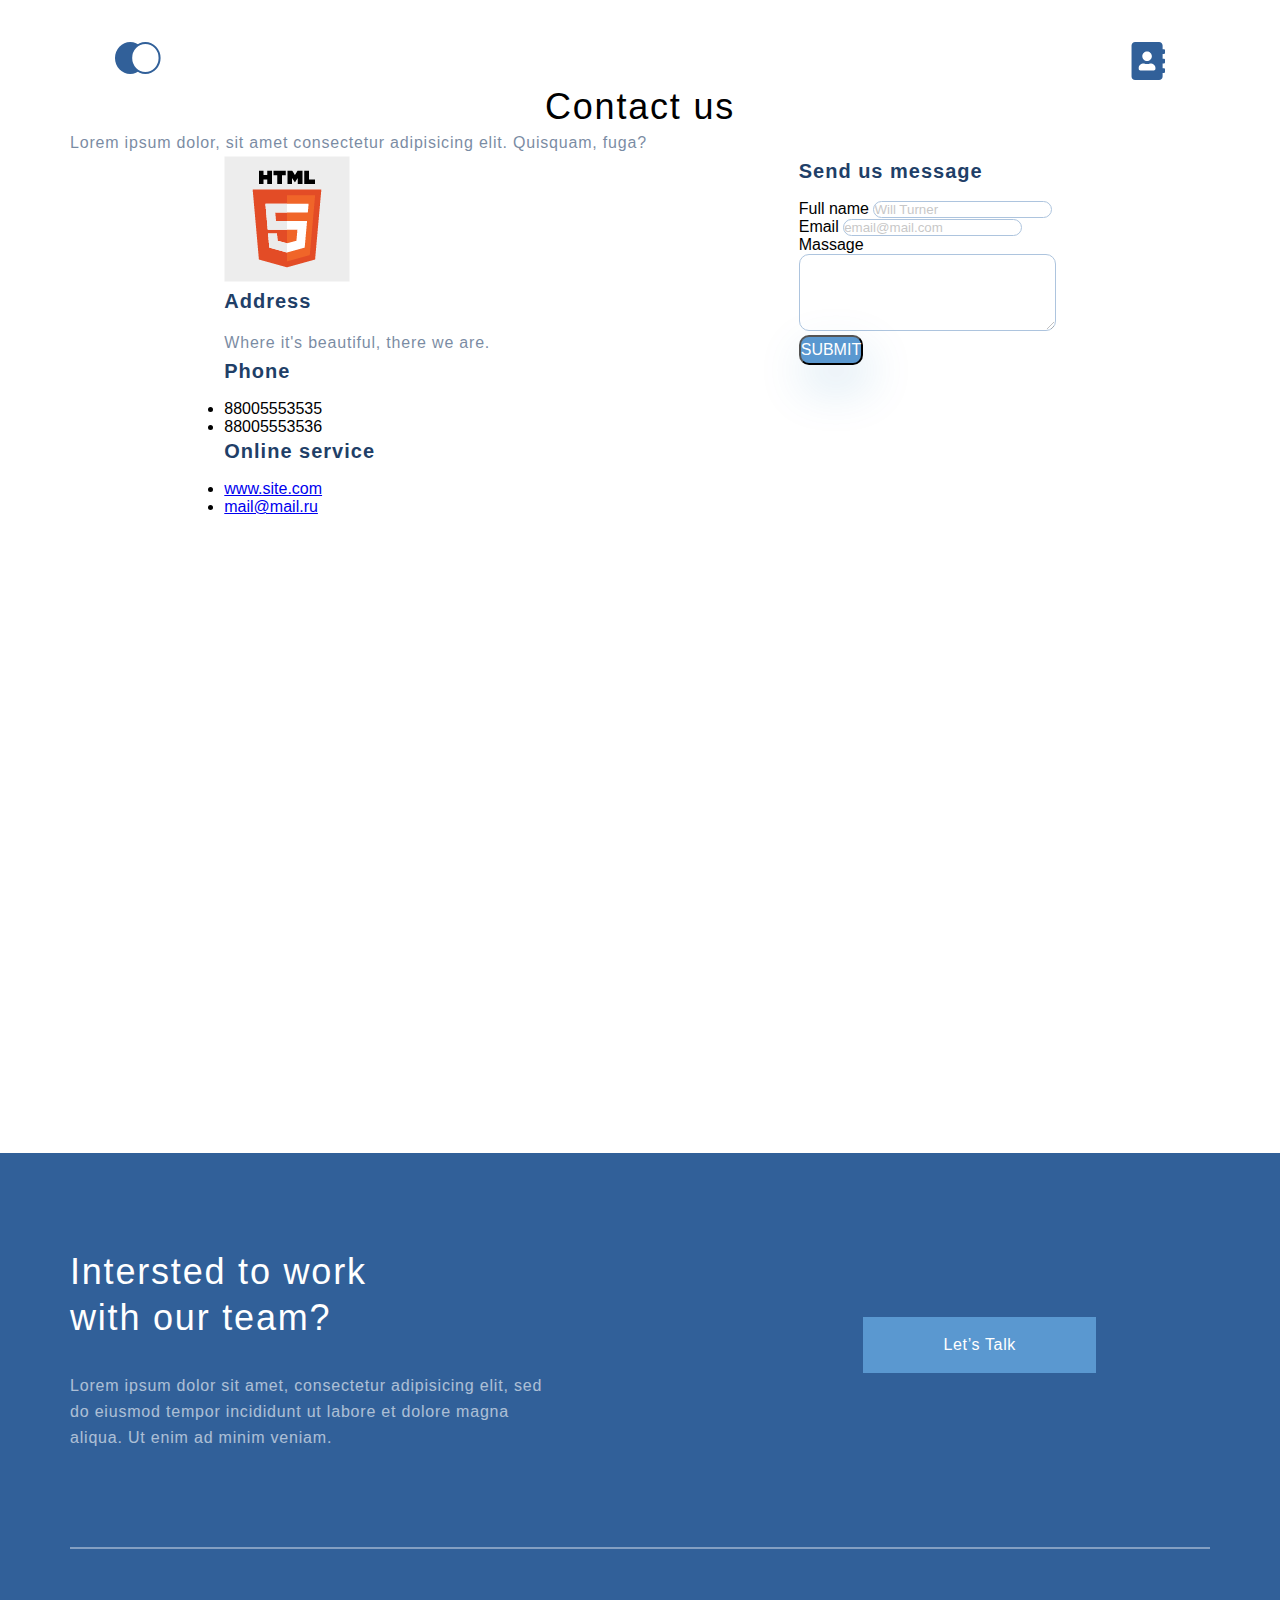
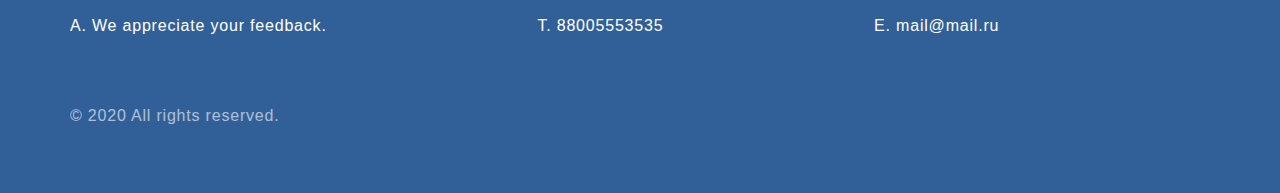
==== lesson_7/contacts.html @ 0b78e7f2 "HTML/CSS. Интерактивный курс" ====
<!DOCTYPE html>
<html lang="en">

<head>
    <meta charset="UTF-8">
    <meta name="viewport" content="width=device-width, initial-scale=1.0">
    <link rel="stylesheet" href="style.css">
    <title>Contacts</title>
</head>

<body>
    <div class="container">
        <ul class="menu">
            <li><a href="ingex.html"><img src="img/main.svg" alt="main"></a></li>
            <li><a href="contacts.html"><img src="img/contacts.svg" alt="contacts"></a></li>
        </ul>
    </div>

    <div class="contacts-header">
        <div class="container">
            <h2 class="heading">Contact us</h2>
            <p class="text">Lorem ipsum dolor, sit amet consectetur adipisicing elit. Quisquam, fuga?</p>
        </div>
    </div>
    <form action="#" class="container main">
        <div class="contacts-info">
            <div class="logo"><img src="img/mark-word-icon.png" alt="photo"></div>
            <div class="address">
                <h4 class="heading-mini">Address</h4>
                <p class="text">Where it's beautiful, there we are.</p>
            </div>
            <div class="phone">
                <h4 class="heading-mini">Phone</h4>
                <ul>
					<li>88005553535</li>
					<li>88005553536</li>
                </ul>
            </div>
            <div class="online_servise">
                <h4 class="heading-mini">Online service</h4>
                <ul>
					<li><a href="index.html">www.site.com</a></li>
					<li><a href="mailto:mail@mail.ru">mail@mail.ru</a></li>
                </ul>
            </div>
        </div>
        <div class="form">
            <h4 class="heading-mini">Send us message</h4>
            <ul class="list">
                <li>Full name <input type="text" class="input" placeholder="Will Turner"></li>
                <li>Email <input type="email" class="input" placeholder="email@mail.com"></li>
                <li>Massage</li>
            </ul>
            <textarea class="input" cols="30" rows="5"></textarea>
            <br>
            <button type="submit" class="button">submit</button>
        </div>
    </form>
	<div class="extra_information container">
		<div class="maps">
            <!--script type="text/javascript" charset="utf-8" async src="https://api-maps.yandex.ru/services/constructor/1.0/js/?um=constructor%3A2ce495ffbf4d324ff360d4290df3c2dcc99b464fed8682c73e99373608fe771c&amp;width=100%25&amp;height=437&amp;lang=ru_RU&amp;scroll=true"></script-->
            <iframe src="https://yandex.ru/map-widget/v1/?um=constructor%3A2ce495ffbf4d324ff360d4290df3c2dcc99b464fed8682c73e99373608fe771c&amp;source=constructor" class="yandex_map"></iframe>
        </div>
	</div>

	<div class="footer">
		<div class="container">
			<div class="footer__top">
				<div class="footer__top__flex">
					<h3 class="heading footer__heading">Intersted to work
						with our team?</h3>
					<a href="#" class="footer__button">Let’s Talk</a>
				</div>
				<p class="text footer__text">Lorem ipsum dolor sit amet, consectetur adipisicing elit, sed do eiusmod tempor incididunt ut labore et dolore magna aliqua. Ut enim ad minim veniam.</p>
			</div>
			<div class="footer__bottom">
				<div class="line">
					<hr>
				</div>
				<ul class="footer__info">
					<li><span>A. </span>We appreciate your feedback.
					</li>
					<li><span>T. </span>88005553535</li>
					<li><span>E. </span>mail@mail.ru</li>
				</ul>
				<div class="footer__copy">
					<p class="text footer__copy__text">&copy; 2020 All rights reserved.</p>
				</div>
			</div>
		</div>
	</div>
</body>
</html>
---- lesson_7/style.css ----
* {
    margin: 0;
    padding: 0;
}

.container { 
    width: 1140px;
    margin: 0 auto;
}

.line {
    width: 100%;
}

.top {
    height: 768px;
    background: linear-gradient(0deg, #EBF3FB 8.84%, rgba(152, 195, 232, 0) 31.12%);
}

.top__info {
    padding-top: 115px;
    flex-grow: 1;
}

.top__box {
    display: flex;
    flex-direction: column;
    height: 100%;
    background-image: url(img/top_back.png);
    background-repeat: no-repeat;
    background-position: right center;
}

.menu {
    display: flex;
    justify-content: space-between;
    list-style-type: none;
    padding-top: 42px;
} 

body {
    font-family: sans-serif;    
}

.heading-main_footer {
    width: 495px;
    font-size: 36px;
}

.paragraph_footer {
    width: 340px;
}

.footer__info {
    display: flex;
    justify-content: space-between;
    padding-top: 64px;
    font-size: 16px;
    line-height: 26px;
    letter-spacing: 0.05em;
    color: #FFFFFF;
    list-style-type: none;
}

.footer__info li {
    flex-grow: 1;
}

.footer p {
    text-align: left;
}

.footer__top {
    text-align: left;
    margin-bottom: 96px;
    margin-top: 96px;
}

.footer__top__flex {
    display: flex;
    justify-content: space-between;
}

.footer {
    background:#316099;
    box-sizing: border-box;
    display: flex;
    flex-direction: column;
}

.footer__button {
    font-size: 16px;
    line-height: 26px;
    text-align: center;
    letter-spacing: 0.04em;
    color: #FFFFFF;
    text-decoration: none;
    display: inline-block;
    background: #5A98D0;
    padding: 15px 80px;
    align-self: flex-end;
    margin-right: 114px;
}

.footer__copy{
    margin-top: 64px;
    margin-bottom: 64px;
}
.text,
.top__heading,
.heading-mini {
    color: #1F3F68;
}

.heading {
    text-align: center;
    font-size: 36px;
    font-weight: 300;
    line-height: 46px;
    letter-spacing: 0.05em;
}

.footer__heading {
    color: #FFFFFF;
    width: 340.96px;
    text-align: left;
    padding-bottom: 32px;
}
.what-we-do {
    padding-top: 64px;
}

.card-box {
    display: flex;
    justify-content: space-between;
    padding-top: 64px;
}

.text {
    font-size: 16px;
    line-height: 26px;
    letter-spacing: 0.05em;
    color: #1F3F68;
    opacity: 0.6;
}   

.footer__text {
    color: #FFFFFF;
    width: 495px;
    text-align: left;
}

.footer__copy__text {
    color: #FFFFFF;
    text-align: left;
}

.text-project {
    width: 75%;
    margin: 32px auto 64px;
    color: #222222;
    text-align: center;

}

.top-text {
    width: 425px;
}

.top__heading {
    font-size: 64px;
    width: 510px;
    font-weight: 300;
    line-height: 74px;
    letter-spacing: 0.04em;
    color: #1F3F68;
    margin-bottom: 32px;
}

.top__button {
    font-size: 16px;
    line-height: 26px;
    text-align: center;
    letter-spacing: 0.04em;
    color: #FFFFFF;
    background: #5A98D0;
    box-shadow: 5px 10px 20px rgba(53, 110, 173, 0.2);
    border-radius: 10px;
    padding: 15px 50px;
    text-decoration: none;
    display: inline-block;
    margin-top: 71px;
}

.heading_isprvit {
    font-weight: 500;
    font-size: 44px;  
}

.heading-mini {
    font-size: 20px;
    line-height: 30px;
    letter-spacing: 0.05em;
    margin-bottom: 14px;   
}
.input {
    border: 1px solid #356EAD;
    box-sizing: border-box;
    border-radius: 10px;
    opacity: 0.4
}
.button {
    background: #5A98D0;
    box-shadow: 5px 20px 50px rgba(16, 112, 177, 0.2);
    border-radius: 10px;
    font-weight: 500;
    font-size: 16px;
    line-height: 26px;
    text-align: center;
    color: #FFFFFF;
    text-transform: uppercase;
}
.list {
    list-style-type: none;
}

.card-box {
    display: flex;
    justify-content: space-around;
    padding-top: 64px;
    padding-bottom: 64px;
}
.card__link {
    font-size: 14px;
    line-height: 30px;
    letter-spacing: 0.05em;
    color: #5A98D0;
    text-decoration: none;
}

.card {
    width: 359px;
    height: 460px;
    padding: 32px 44px;
    box-sizing: border-box;
    background: #FFFFFF;
    box-shadow: 5px 20px 50px rgba(16, 112, 177, 0.2);
    border-radius: 10px;
    display: flex;
    flex-direction: column;
}

.card_content {
    display: flex;
    flex-direction: column;
    height: 450px;
}

.card__img {
    align-self: center;
    margin-bottom: 40px;  
}
.extra_information {
    display: flex; 
}
.maps {
    flex-grow: 1;
    margin-top: 100px;
    margin-bottom: 100px;
    width: 100%;
    height: 437px;
}

.yandex_map {
    border: 1px solid white;
    height: 437px;
    width: 100%;
}

.main {
    display: flex;
    justify-content: space-around;
}

.project {
    text-align: right;
}

.project__img {
    width: 100%;
}

.project__item {
    position: relative;
}

.project__text {
    font-size: 32px;
    line-height: 46px;
    text-align: right;
    letter-spacing: 0.05em;
    color: #FFFFFF;
    position: absolute;
    top: 64px;
    right: 64px;
}

.project__text__left {
    text-align: left;
    left: 32px;
    top: 32px;
}

.project__parent {
    display: flex;
    justify-content: space-between;
    flex-grow: 1;
    margin-top: 32px;
    margin-bottom: 112px;

}

.project__item__margin {
    margin-right: 32px ;
}

li span {
    font-size: 16px;
    line-height: 26px;
    letter-spacing: 0.05em;
    color: #FFFFFF;
}

hr {
    opacity: 0.4;
    border: 1px solid #FFFFFF;
    
    box-sizing: content-box
}

@media (max-width: 1280px) {
    .menu {
        padding-left: 45px;
        padding-right: 45px;
    } 
}

@media (max-width: 1200px) {
    .container { 
        width: 100%;
        padding-left: 32px;
        padding-right: 32px;
        box-sizing: border-box;
    }

    .top {
        width: 100%;
        height: 768px;
    }

    .menu {
        padding-left: 45px;
        padding-right: 45px;
    } 

    .top__heading{
        width: 504px;
        padding-left: 32px;
        box-sizing: border-box;
        font-size: 48px;
    }

    .top__box {
        background-size: 45%;
        width: 100%;
    }

    .top__info {
        padding-top: 50px;
    }

    .top-text {
        width: 425px;
        padding-left: 32px;
        padding-right: 32px;
        box-sizing: border-box;
    }

    /*card*/
    .card-box {
        display: block;
    }

    .card {
        margin: auto;
        margin-bottom: 32px;
        text-align: left;
    }

    /*footer*/
    .footer {
        background:#316099;
        box-sizing: border-box;
        display: flex;
        flex-direction: column;
        padding-left: 90px;
    }
    
    .footer__info {
        display: block;
        padding-top: 64px;
        font-size: 16px;
        line-height: 26px;
        letter-spacing: 0.05em;
        color: #FFFFFF;
        list-style-type: none;
    }
   
    .footer__button {
        font-size: 16px;
        line-height: 26px;
        text-align: center;
        letter-spacing: 0.04em;
        color: #FFFFFF;
        text-decoration: none;
        display: inline-block;
        background: #5A98D0;
        padding: 15px 35px;
        align-self: center;
        margin-right: 114px;
    }
}

@media (max-width: 667px) {
    .container { 
        width: 100%;
        padding-left: 15px;
        padding-right: 15px;
        box-sizing: border-box;
        text-align: center;
    }

    .top {
        width: 100%;
        height: auto;
    }

    .menu {
        padding-top: 30px;
        padding-left: 25px;
        padding-right: 25px;
    } 

    .top__heading{
        font-size: 32px;
        line-height: 37px;
        margin-bottom: 12px;
        padding-left: 0px;
        width: 100%;
    }

    .top__box {
        background-image: none;
        width: 100%;
    }    

    .top__info {
        padding-top: 15px;
    }

    .top-text {
        width: 100%;
        padding-left: 0px;
        padding-right: 0px;
        margin-bottom: 32px;
        box-sizing: border-box;
        text-align: center;
    }

    .top__button {
        margin: 0 auto;
        margin-bottom: 42px;
    }

    /*card*/
    .card {
        width: 300px;
        height: 520px;
    }
    
    /*project*/
    .project {
        margin-bottom: 64px;
    }

    .project__parent {
        display: contents;
        margin-top: 32px;
        margin-bottom: 0px;
    }

    .project__item {
        margin-top: 16px;
    }

    .project__item__margin {
        margin-right: 0px;
    }

    /*footer*/
    .footer {
        box-sizing: border-box;
        display: flex;
        flex-direction: column;
        padding-left: 0px;
        padding-right: 0px;
    }

    .footer__top__flex {
        display: contents;
        justify-content: space-between;
    }
    
    .footer__heading {
        color: #FFFFFF;
        width: 100%;
        text-align: center;
        padding-bottom: 32px;
    }

    
    .footer__info {
        display: block;
        padding-top: 34px;
        font-size: 16px;
        line-height: 26px;
        letter-spacing: 0.05em;
        color: #FFFFFF;
        list-style-type: none;
        text-align: left;
    }
   
    .footer__text {
        color: #FFFFFF;
        width: 100%;
        text-align: left;
    }
    
    .footer__button {
        width: 100%;
        box-sizing: border-box;
        margin-left: 0px;
        margin-right: 0px;
    }
}
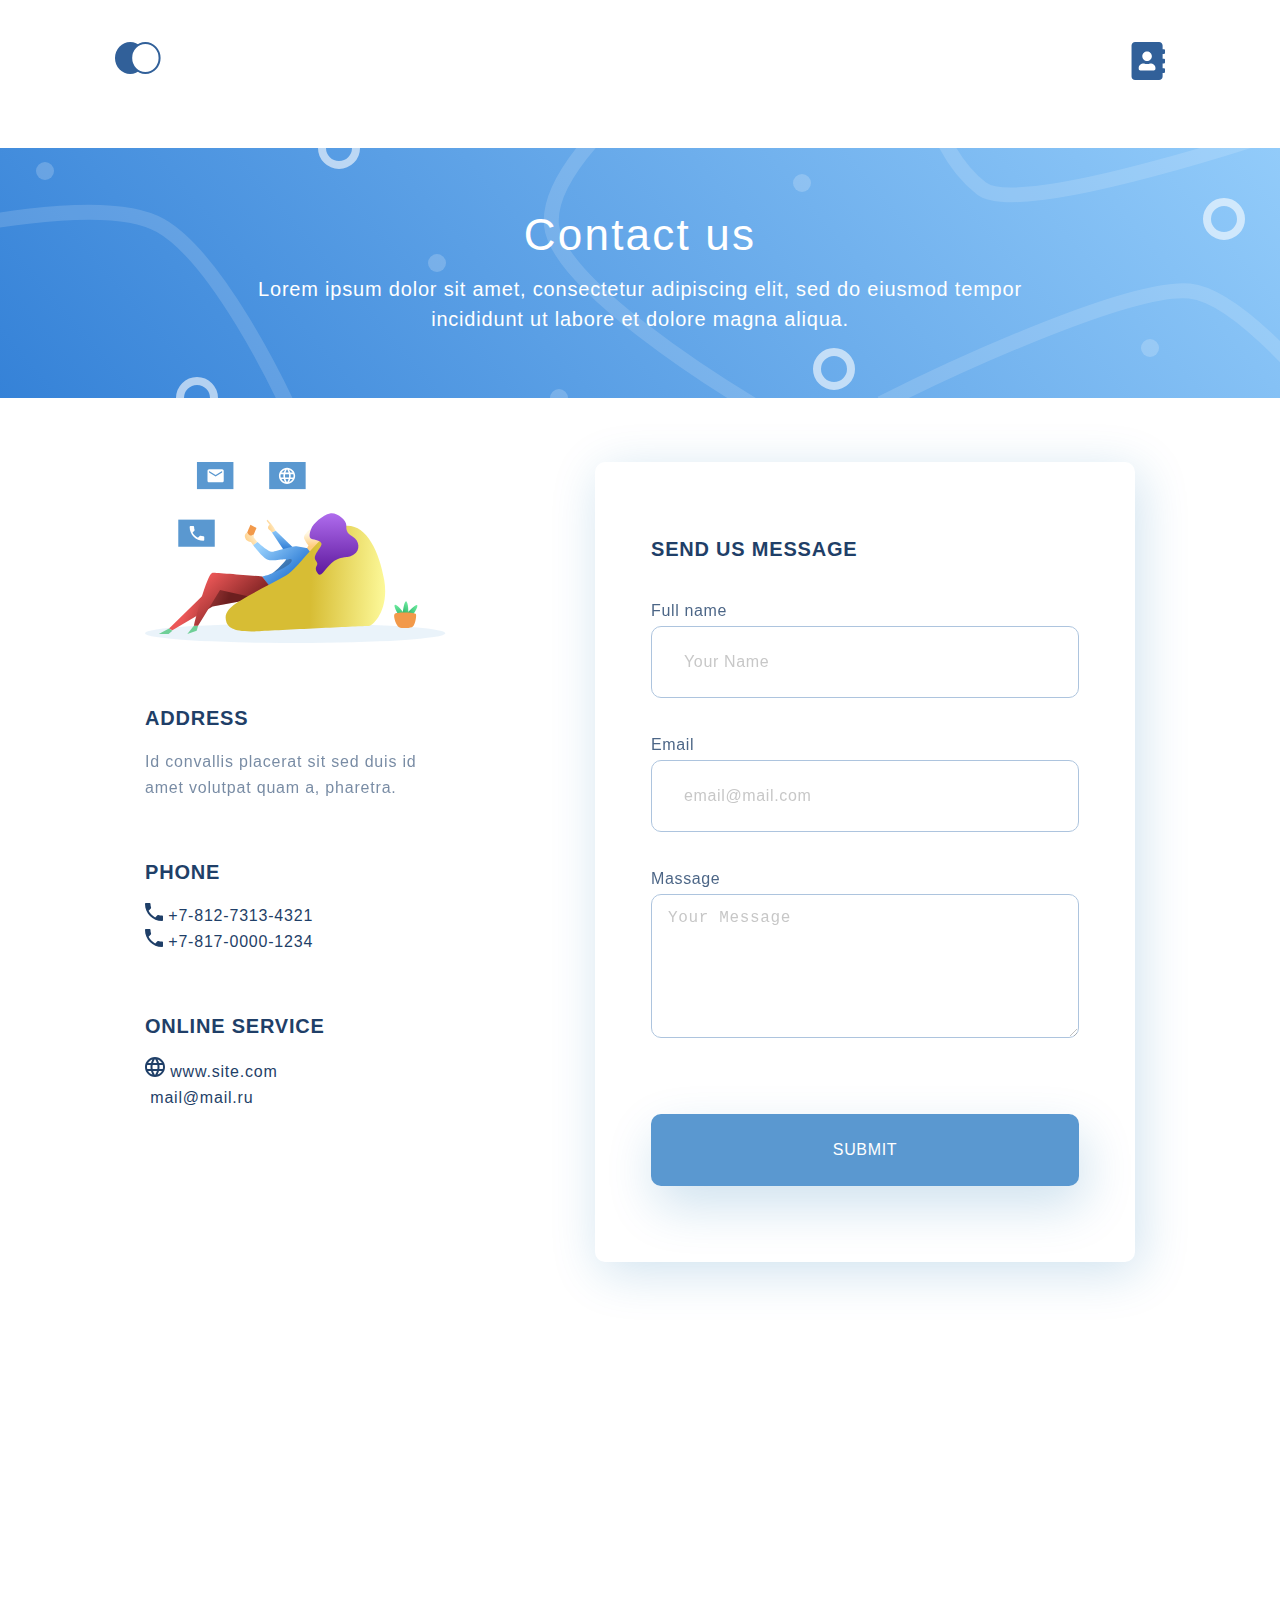
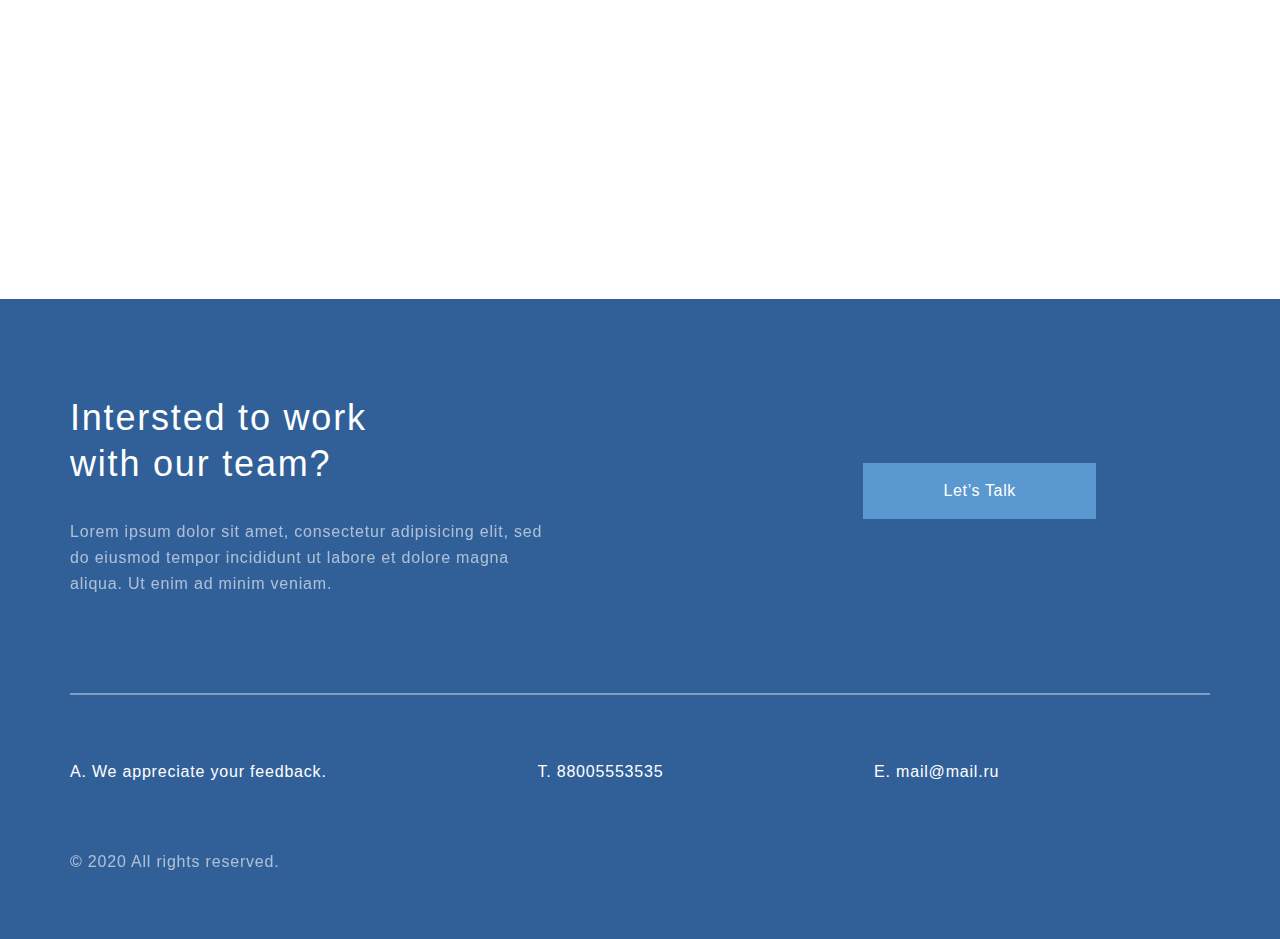
==== commit ffc4ef09: "Исправления контактов" ====
--- a/lesson_7/contacts.html
+++ b/lesson_7/contacts.html
@@ -11,54 +11,51 @@
 <body>
     <div class="container">
         <ul class="menu">
-            <li><a href="ingex.html"><img src="img/main.svg" alt="main"></a></li>
+            <li><a href="index.html"><img src="img/main.svg" alt="main"></a></li>
             <li><a href="contacts.html"><img src="img/contacts.svg" alt="contacts"></a></li>
         </ul>
     </div>
 
     <div class="contacts-header">
         <div class="container">
-            <h2 class="heading">Contact us</h2>
-            <p class="text">Lorem ipsum dolor, sit amet consectetur adipisicing elit. Quisquam, fuga?</p>
+            <h2 class="heading-contact">Contact us</h2>
+            <p class="heading-contact-text">Lorem ipsum dolor sit amet, consectetur adipiscing elit, sed do eiusmod tempor incididunt ut labore et dolore magna aliqua.</p>
         </div>
     </div>
     <form action="#" class="container main">
         <div class="contacts-info">
-            <div class="logo"><img src="img/mark-word-icon.png" alt="photo"></div>
+            <div class="logo"><img src="img/group.svg" alt="photo"></div>
             <div class="address">
                 <h4 class="heading-mini">Address</h4>
-                <p class="text">Where it's beautiful, there we are.</p>
+                <p class="text">Id convallis placerat sit sed duis id amet volutpat quam a, pharetra.</p>
             </div>
             <div class="phone">
                 <h4 class="heading-mini">Phone</h4>
-                <ul>
-					<li>88005553535</li>
-					<li>88005553536</li>
+                <ul class="ul-phone">
+					<li><span><img src="img/phone.svg" alt=""> </span>+7-812-7313-4321</li>
+					<li><span><img src="img/phone.svg" alt=""> </span>+7-817-0000-1234</li>
                 </ul>
             </div>
             <div class="online_servise">
                 <h4 class="heading-mini">Online service</h4>
-                <ul>
-					<li><a href="index.html">www.site.com</a></li>
-					<li><a href="mailto:mail@mail.ru">mail@mail.ru</a></li>
+                <ul class="ul-online-service">
+                    <li><span><img src="img/web.svg" alt=""> </span><a href="index.html" class="ul-online-service-link">www.site.com</a></li>
+                    <li><span><img src="img/email.svg" alt=""> </span><a href="mailto:mail@mail.ru" class="ul-online-service-link">mail@mail.ru</a></li>
                 </ul>
             </div>
         </div>
-        <div class="form">
+        <div class="div-message">
             <h4 class="heading-mini">Send us message</h4>
-            <ul class="list">
-                <li>Full name <input type="text" class="input" placeholder="Will Turner"></li>
-                <li>Email <input type="email" class="input" placeholder="email@mail.com"></li>
-                <li>Massage</li>
-            </ul>
-            <textarea class="input" cols="30" rows="5"></textarea>
+            <p class="div-message-label">Full name</p><input type="text" class="input" placeholder="Your Name">
+            <p class="div-message-label">Email</p><input type="email" class="input" placeholder="email@mail.com">
+            <p class="div-message-label">Massage</p>
+            <textarea class="textarea" cols="30" rows="5" placeholder="Your Message"></textarea>
             <br>
-            <button type="submit" class="button">submit</button>
+            <button type="submit" class="button-submit">submit</button>
         </div>
     </form>
 	<div class="extra_information container">
 		<div class="maps">
-            <!--script type="text/javascript" charset="utf-8" async src="https://api-maps.yandex.ru/services/constructor/1.0/js/?um=constructor%3A2ce495ffbf4d324ff360d4290df3c2dcc99b464fed8682c73e99373608fe771c&amp;width=100%25&amp;height=437&amp;lang=ru_RU&amp;scroll=true"></script-->
             <iframe src="https://yandex.ru/map-widget/v1/?um=constructor%3A2ce495ffbf4d324ff360d4290df3c2dcc99b464fed8682c73e99373608fe771c&amp;source=constructor" class="yandex_map"></iframe>
         </div>
 	</div>
@@ -78,8 +75,7 @@
 					<hr>
 				</div>
 				<ul class="footer__info">
-					<li><span>A. </span>We appreciate your feedback.
-					</li>
+					<li><span>A. </span>We appreciate your feedback.</li>
 					<li><span>T. </span>88005553535</li>
 					<li><span>E. </span>mail@mail.ru</li>
 				</ul>
--- a/lesson_7/style.css
+++ b/lesson_7/style.css
@@ -1,3 +1,8 @@
+body
+{
+    background-color: white;
+}
+
 * {
     margin: 0;
     padding: 0;
@@ -26,7 +31,7 @@
     display: flex;
     flex-direction: column;
     height: 100%;
-    background-image: url(img/top_back.png);
+    background-image: url(img/illustration.svg);
     background-repeat: no-repeat;
     background-position: right center;
 }
@@ -106,6 +111,7 @@
     margin-top: 64px;
     margin-bottom: 64px;
 }
+
 .text,
 .top__heading,
 .heading-mini {
@@ -118,6 +124,33 @@
     font-weight: 300;
     line-height: 46px;
     letter-spacing: 0.05em;
+    color: #FFFFFF;
+}
+
+.heading-contact {
+    text-align: center;
+    font-size: 44px;
+    font-weight: 300;
+    line-height: 46px;
+    letter-spacing: 0.05em;
+    color: #FFFFFF;
+
+    margin-top: 64PX;
+    margin-bottom: 16PX;
+}
+
+.heading-contact-text {
+    width: 780px;
+    font-style: normal;
+    font-weight: normal;
+    font-size: 20px;
+    line-height: 30px;
+
+    /* or 150% */
+    text-align: center;
+    letter-spacing: 0.04em;
+    color: #FFFFFF;
+    margin: 0 auto;
 }
 
 .footer__heading {
@@ -197,18 +230,157 @@
     font-size: 44px;  
 }
 
+.contacts-header {
+    /*border: 1px solid #356EAD;*/
+    display: flex;
+    flex-direction: column;
+    width: 100%;
+    height: 250px;
+    background-image: url(img/mask_group.svg);
+    background-repeat: no-repeat;
+    background-position: center 0;
+
+    margin-top: 64px;
+    margin-bottom: 64px;
+}
+
+.contacts-info {
+    /*border: 1px solid #356EAD;*/
+    width: 300px;
+}
+
+.address {
+    margin-top: 56px;
+    margin-bottom: 56px;
+}
+
+.ul-phone {
+    display: block;
+    font-size: 16px;
+    line-height: 26px;
+    letter-spacing: 0.05em;
+    color: #1F3F68;
+    list-style-type: none;
+}
+
+.ul-online-service {
+    display: block;
+    font-size: 16px;
+    line-height: 26px;
+    letter-spacing: 0.05em;
+    color: #1F3F68;
+    list-style-type: none;
+}
+
+.ul-online-service-link {
+    color: #1F3F68;
+    text-decoration: none;
+}
+.ul-online-service-link :visited {
+    color: #1F3F68;
+}
+
+.div-message {
+    /*border: 1px solid #356EAD;*/
+    background: #FFFFFF;
+    box-shadow: 5px 10px 50px rgba(16, 112, 177, 0.2);
+    border-radius: 10px;
+    width: 540px;
+    height: 800px;
+    box-sizing: border-box;
+    padding: 56px;
+    padding-top: 16px;
+}
+
 .heading-mini {
+    color: #1F3F68;
     font-size: 20px;
     line-height: 30px;
-    letter-spacing: 0.05em;
+    letter-spacing: 0.04em;
     margin-bottom: 14px;   
-}
+    text-transform: uppercase;
+
+    margin-top: 56px;
+    margin-bottom: 16px;
+}
+
+.div-message-label {
+    font-style: normal;
+    font-weight: normal;
+    font-size: 16px;
+    line-height: 30px;
+    
+    /* identical to box height, or 187% */
+    letter-spacing: 0.04em;
+    
+    color: #1F3F68;
+    opacity: 0.8;
+
+    margin-top: 32px;
+}
+
 .input {
+    width: 100%;
+    height: 72px;
+    opacity: 0.4;
+
     border: 1px solid #356EAD;
     box-sizing: border-box;
     border-radius: 10px;
-    opacity: 0.4
-}
+
+    font-style: normal;
+    font-weight: 300;
+    font-size: 16px;
+    line-height: 30px;
+    letter-spacing: 0.04em;
+    padding-left: 32px
+}
+
+.textarea {
+    width: 100%;
+    height: 144px;
+
+    opacity: 0.4;
+    /* blue_03 */
+    border: 1px solid #356EAD;
+    box-sizing: border-box;
+    border-radius: 10px;
+
+    font-style: normal;
+    font-weight: 300;
+    font-size: 16px;
+    line-height: 30px;
+    letter-spacing: 0.04em;
+
+    margin-bottom: 72px;
+    padding-left: 16px;
+    padding-top: 8px;
+}
+
+.button-submit {
+    border: 0px solid #356EAD;
+    width: 100%;
+    height: 72px;
+
+    /* blue_04 */
+    background: #5A98D0;
+
+    /* shadow1 */
+    box-shadow: 5px 20px 50px rgba(16, 112, 177, 0.2);
+    border-radius: 10px;
+
+    font-weight: 500;
+    font-size: 16px;
+    line-height: 26px;
+    text-align: center;
+    letter-spacing: 0.04em;
+    color: #FFFFFF;
+    text-transform: uppercase;
+    text-decoration: none;
+    display: inline-block;
+    outline: none;
+}
+
 .button {
     background: #5A98D0;
     box-shadow: 5px 20px 50px rgba(16, 112, 177, 0.2);
@@ -248,6 +420,14 @@
     border-radius: 10px;
     display: flex;
     flex-direction: column;
+}
+
+.card-heading {
+    font-size: 20px;
+    line-height: 30px;
+    letter-spacing: 0.05em;
+    margin-bottom: 14px;
+    color: #1F3F68;
 }
 
 .card_content {
